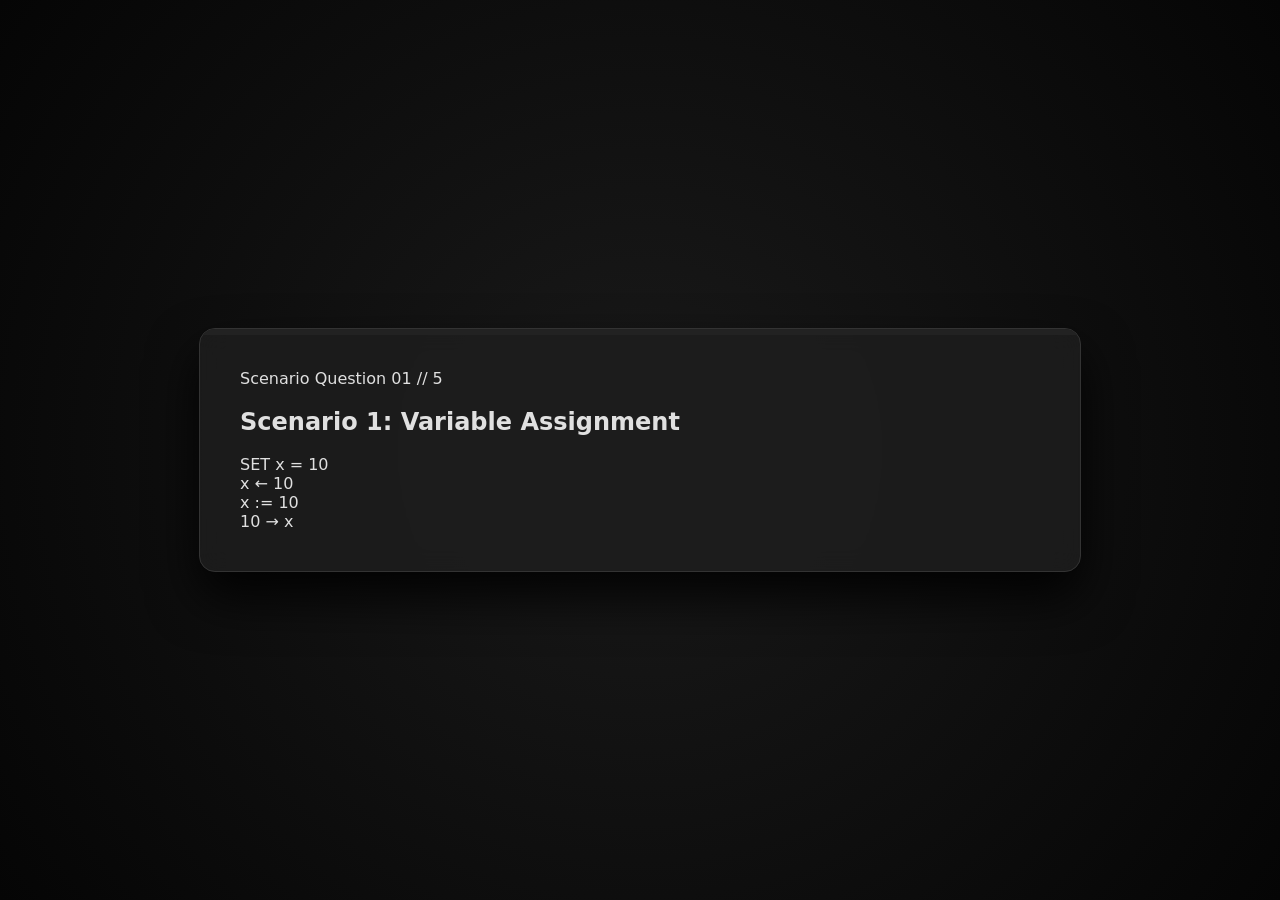
==== index.html @ 2d44fa47 "Move quiz logic to external script.js Removed inline quiz data and logic from index.html and linked " ====
<!DOCTYPE html>
<html lang="en">
<head>
    <meta charset="UTF-8">
    <title>Pseudocode Logic Lab v1.10</title>
    <link rel="stylesheet" href="style.css">
</head>
<body>

    <div id="app-container">
        <div class="progress-track"><div id="p-bar" class="progress-fill"></div></div>
        
        <div id="quiz-view">
            <div class="status-bar" id="progress-text">Session active // node.01</div>
            <h2 id="scenario-title">Initializing Systems...</h2>
            <div id="options-container" class="options-grid"></div>
            <div id="hint-box"></div>
            <button id="next-btn" class="btn-supreme" style="display: none;">Continue [Enter]</button>
        </div>

        <div id="report-view" style="display: none; text-align: center;">
            <p>OPTIMISATION COMPLETE</p>
            <h1 style="font-size: 4rem; margin: 10px 0;">RANK: <span id="rank-text" style="color: var(--accent)">-</span></h1>
            <p id="performance-summary">Learning Centre Quiz Processed Successfully.</p>
            <button onclick="location.reload()" class="btn-supreme">Reboot Session</button>
        </div>
    </div>

    <script src="script.js"></script>
</body>
</html>
---- style.css ----
:root {
            --bg-dark: #0a0a0a;
            --accent: #007acc;
            --accent-glow: rgba(0, 122, 204, 0.4);
            --glass: rgba(30, 30, 30, 0.85);
            --success: #4caf50;
            --error: #f44336;
            --text: #e0e0e0;
        }

        body {
            background: radial-gradient(circle at center, #1a1a1a 0%, #050505 100%);
            color: var(--text);
            font-family: 'Inter', system-ui, -apple-system, sans-serif;
            margin: 0;
            display: flex;
            min-height: 100vh;
            justify-content: center;
            align-items: center;
        }

        #app-container {
            width: 90%;
            max-width: 800px;
            background: var(--glass);
            backdrop-filter: blur(12px);
            border: 1px solid #333;
            border-radius: 16px;
            padding: 40px;
            box-shadow: 0 25px 50px rgba(0,0,0,0.9);
            position: relative;
            overflow: hidden;
        }

        .progress-track { height: 6px; background: #222; width: 100%; position: absolute; top: 0; left: 0; }
        .progress-fill { height: 100%; background: var(--accent); width: 0%; transition: width 0.4s cubic-bezier(0.4, 0, 0.2, 1); box-shadow: 0 0 10px var(--accent); }
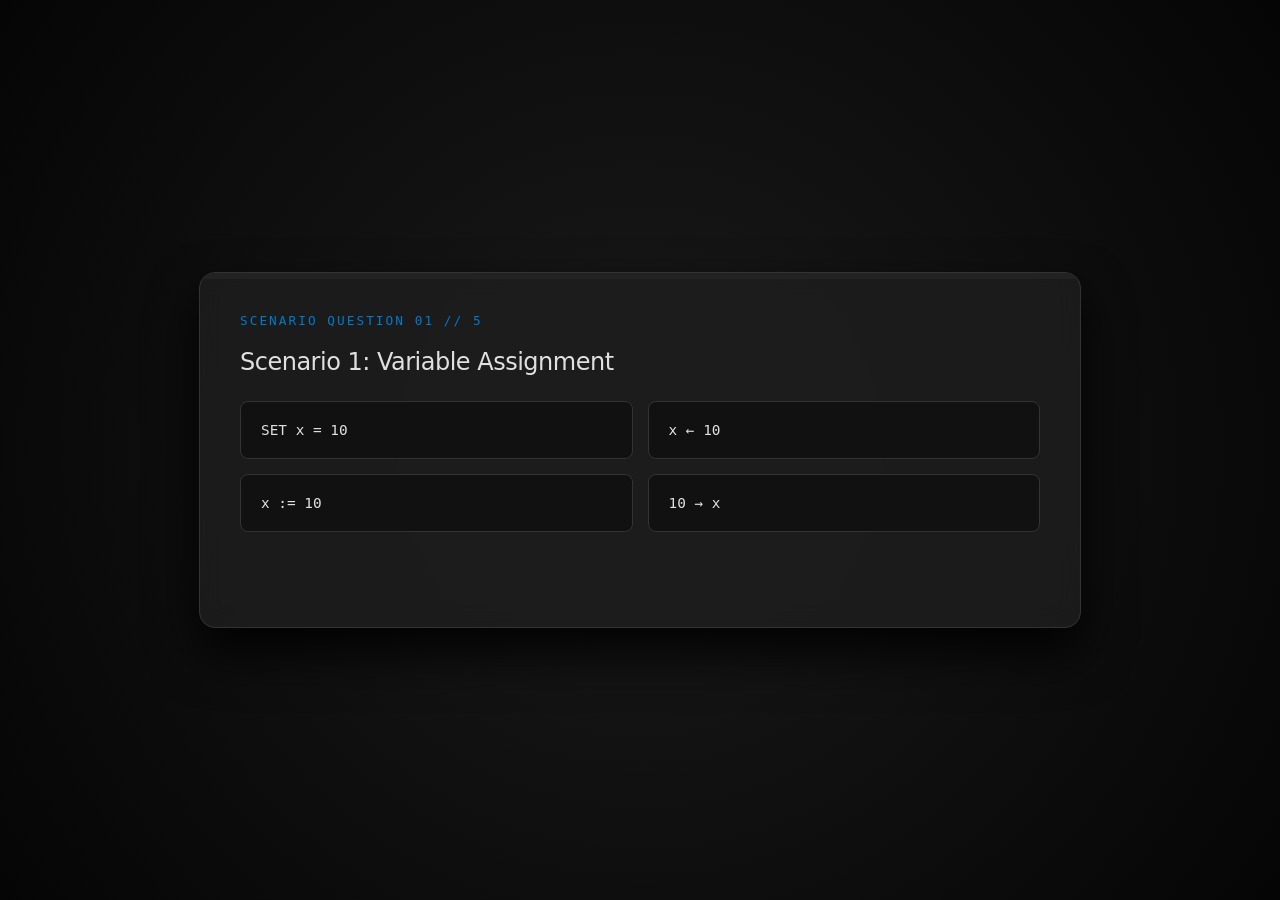
==== commit 9bebca8d: "Change button class from 'btn-supreme' to 'submit-btn'" ====
--- a/index.html
+++ b/index.html
@@ -15,14 +15,14 @@
             <h2 id="scenario-title">Initializing Systems...</h2>
             <div id="options-container" class="options-grid"></div>
             <div id="hint-box"></div>
-            <button id="next-btn" class="btn-supreme" style="display: none;">Continue [Enter]</button>
+            <button id="next-btn" class="submit-btn" style="display: none;">Continue [Enter]</button>
         </div>
 
         <div id="report-view" style="display: none; text-align: center;">
             <p>OPTIMISATION COMPLETE</p>
             <h1 style="font-size: 4rem; margin: 10px 0;">RANK: <span id="rank-text" style="color: var(--accent)">-</span></h1>
             <p id="performance-summary">Learning Centre Quiz Processed Successfully.</p>
-            <button onclick="location.reload()" class="btn-supreme">Reboot Session</button>
+            <button onclick="location.reload()" class="submit-btn">Reboot Session</button>
         </div>
     </div>
 
--- a/style.css
+++ b/style.css
@@ -34,3 +34,54 @@
 
         .progress-track { height: 6px; background: #222; width: 100%; position: absolute; top: 0; left: 0; }
         .progress-fill { height: 100%; background: var(--accent); width: 0%; transition: width 0.4s cubic-bezier(0.4, 0, 0.2, 1); box-shadow: 0 0 10px var(--accent); }
+
+        .status-bar {
+            font-family: 'JetBrains Mono', monospace;
+            font-size: 0.8rem;
+            color: var(--accent);
+            text-transform: uppercase;
+            letter-spacing: 2px;
+            margin-bottom: 20px;
+        }
+
+        #scenario-title { margin-top: 0; font-weight: 300; letter-spacing: -0.5px; }
+
+        .options-grid { display: grid; grid-template-columns: 1fr 1fr; gap: 15px; margin: 25px 0; }
+
+        .code-card {
+            background: #111;
+            border: 1px solid #333;
+            border-radius: 8px;
+            padding: 20px;
+            cursor: pointer;
+            transition: 0.2s;
+            font-family: 'Fira Code', monospace;
+            font-size: 0.9rem;
+            white-space: pre-wrap;
+            display: flex;
+            align-items: center;
+        }
+
+        .code-card:hover:not(.locked) {
+            border-color: var(--accent);
+            background: #161616;
+            transform: translateY(-2px);
+        }
+
+        .code-card.correct { border-color: var(--success); background: rgba(76, 175, 80, 0.1); box-shadow: 0 0 15px rgba(76, 175, 80, 0.2); }
+        .code-card.incorrect { border-color: var(--error); background: rgba(244, 67, 54, 0.1); }
+        .code-card.missed { border-color: var(--success); opacity: 0.7; }
+
+        #hint-box {
+            padding: 15px; border-radius: 6px;
+            background: #1a1a1a; border-left: 4px solid var(--accent);
+            visibility: hidden; opacity: 0; transform: translateY(10px); transition: 0.3s;
+        }
+        #hint-box.visible { visibility: visible; opacity: 1; transform: translateY(0); }
+
+        .btn-supreme {
+            background: var(--accent); color: white; border: none; padding: 16px;
+            border-radius: 8px; width: 100%; font-weight: 700; cursor: pointer;
+            margin-top: 20px; transition: 0.3s; text-transform: uppercase;
+        }
+        .btn-supreme:hover { filter: brightness(1.2); box-shadow: 0 0 20px var(--accent-glow); }
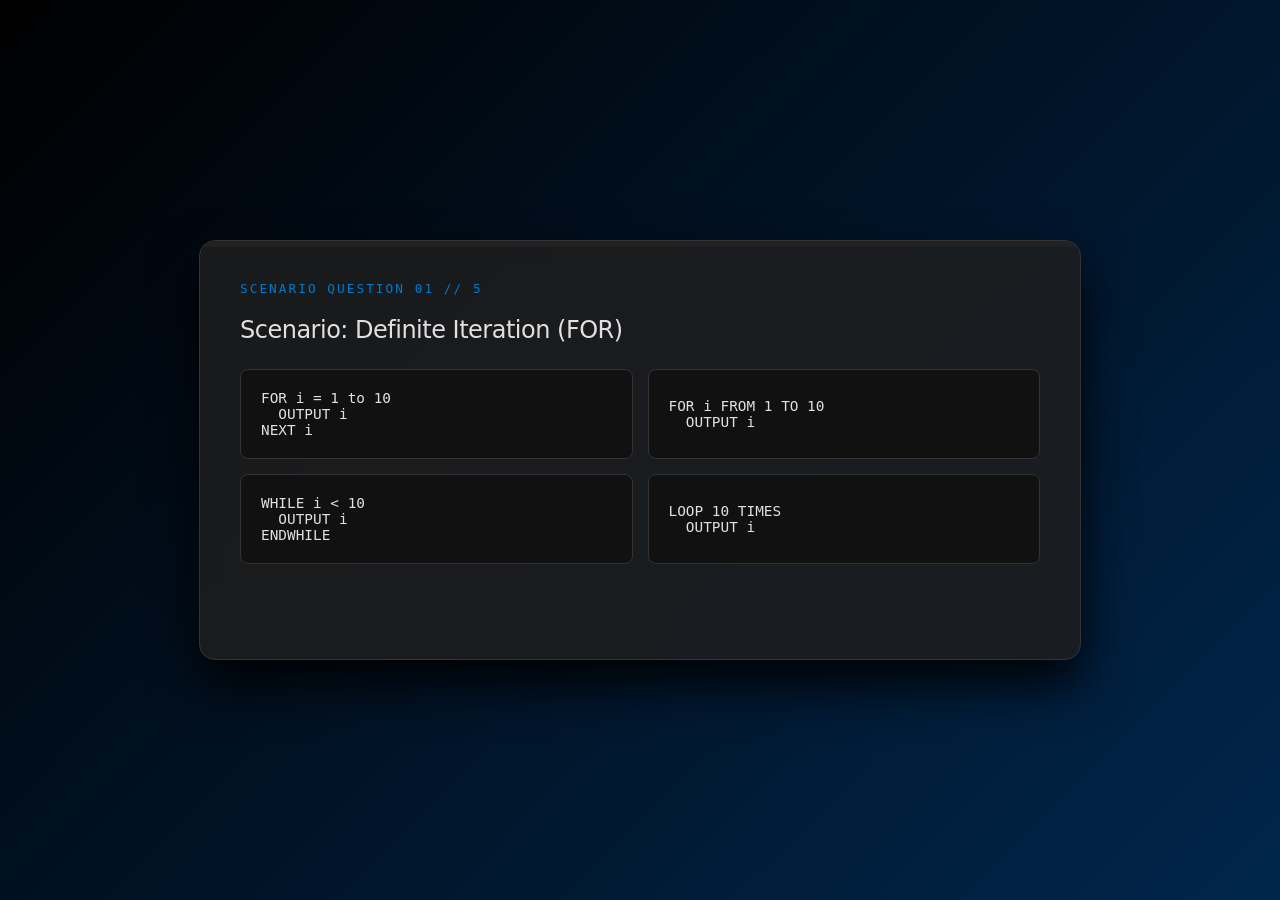
==== commit 01fe11d1: "Add developer bio section to report view feat(report): add developer bio section to report view  -" ====
--- a/index.html
+++ b/index.html
@@ -15,14 +15,19 @@
             <h2 id="scenario-title">Initializing Systems...</h2>
             <div id="options-container" class="options-grid"></div>
             <div id="hint-box"></div>
-            <button id="next-btn" class="submit-btn" style="display: none;">Continue [Enter]</button>
+            <button id="next-btn" class="btn-supreme" style="display: none;">Continue [Enter]</button>
         </div>
 
         <div id="report-view" style="display: none; text-align: center;">
             <p>OPTIMISATION COMPLETE</p>
             <h1 style="font-size: 4rem; margin: 10px 0;">RANK: <span id="rank-text" style="color: var(--accent)">-</span></h1>
             <p id="performance-summary">Learning Centre Quiz Processed Successfully.</p>
-            <button onclick="location.reload()" class="submit-btn">Reboot Session</button>
+            <div id="dev-bio" style="margin-top: 30px; border-top: 1px solid rgba(255,255,255,0.1); padding-top: 20px;">
+            <p style="font-size: 0.7rem; color: var(--accent); letter-spacing: 2px;">DEVELOPED BY</p>
+            <h3 style="margin: 5px 0; font-weight: 300;">Tynan Kocet ;></h3>
+            <p style="font-size: 0.8rem; color: #888;">Software Engineering Student || Year 11 </p>
+        </div>
+            <button onclick="location.reload()" class="btn-supreme">Reboot Session</button>
         </div>
     </div>
 
--- a/style.css
+++ b/style.css
@@ -85,3 +85,55 @@
             margin-top: 20px; transition: 0.3s; text-transform: uppercase;
         }
         .btn-supreme:hover { filter: brightness(1.2); box-shadow: 0 0 20px var(--accent-glow); }
+
+
+        @keyframes rankPop {
+            0% { transform: scale(0) rotate(-20deg); opacity: 0; }
+            70% { transform: scale(1.2) rotate(5deg); }
+            100% { transform: scale(1) rotate(0deg); opacity: 1; }
+        }
+        
+        @keyframes reportFade {
+            from { opacity: 0; transform: translateY(20px); }
+            to { opacity: 1; transform: translateY(0); }
+        }
+        
+        .animate-rank {
+            animation: rankPop 0.8s cubic-bezier(0.17, 0.89, 0.32, 1.49) forwards;
+            display: inline-block;
+        }
+        
+        #report-view.active {
+            display: block !important;
+            animation: reportFade 0.6s ease-out forwards;
+        }
+        
+        .shake {
+            animation: shake 0.4s cubic-bezier(.36,.07,.19,.97) both;
+        }
+        
+        @keyframes shake {
+            10%, 90% { transform: translate3d(-1px, 0, 0); }
+            20%, 80% { transform: translate3d(2px, 0, 0); }
+            30%, 50%, 70% { transform: translate3d(-4px, 0, 0); }
+            40%, 60% { transform: translate3d(4px, 0, 0); }
+        }
+        
+        body {
+            margin: 0;
+            height: 100vh;
+            display: flex;
+            justify-content: center;
+            align-items: center;
+            background: linear-gradient(-45deg, #050505, #001a33, #003366, #000000);
+            background-size: 400% 400%;
+            animation: plasma 8s ease infinite;
+        }
+        
+        @keyframes plasma {
+            0% { background-position: 0% 50%; }
+            50% { background-position: 100% 50%; }
+            100% { background-position: 0% 50%; }
+        }
+
+
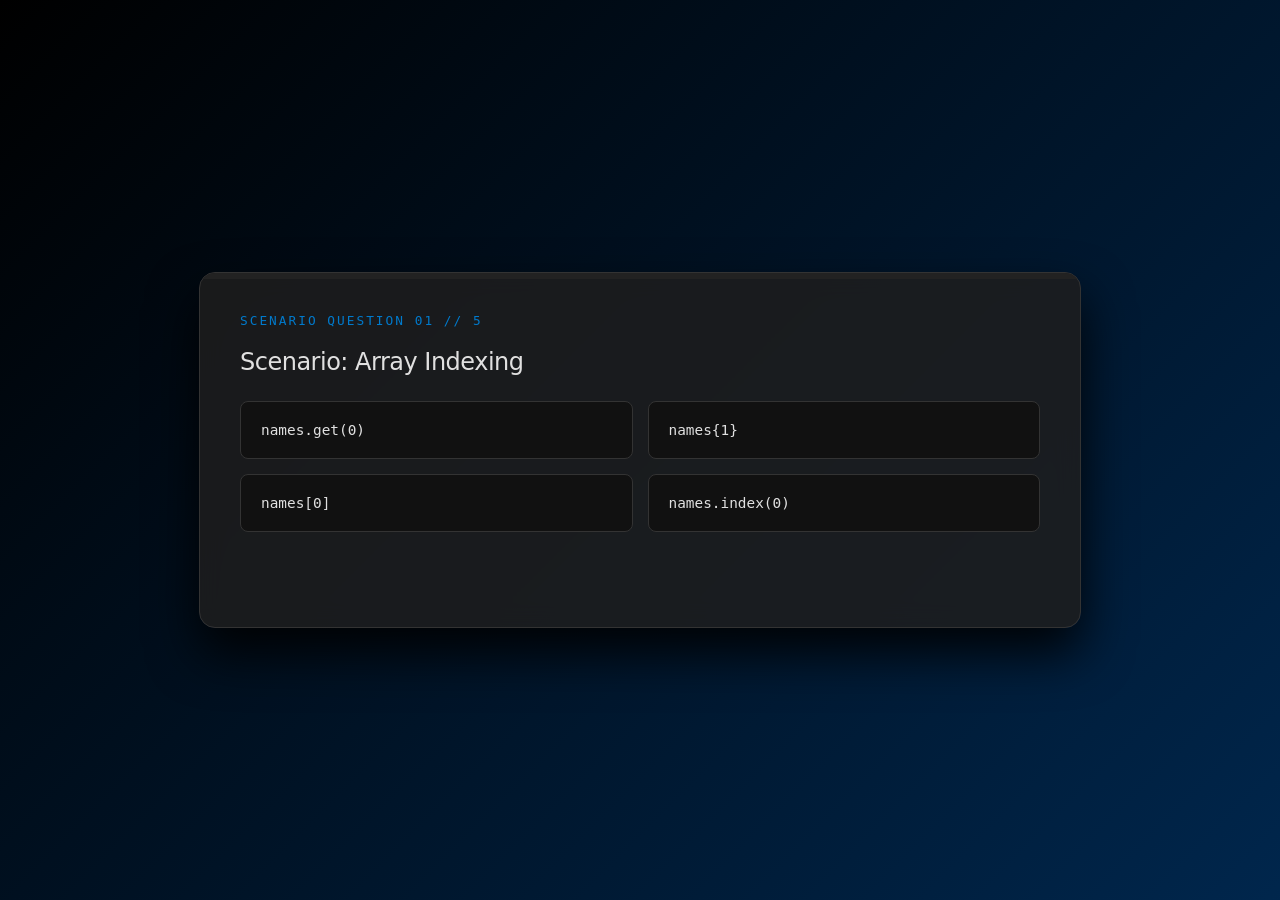
==== commit c69f78c0: "Add background music audio element to index.html" ====
--- a/index.html
+++ b/index.html
@@ -6,6 +6,9 @@
     <link rel="stylesheet" href="style.css">
 </head>
 <body>
+<audio id="bg-music" loop>
+    <source src="Nebula - The Grey Room _ Density & Time.mp3" type="audio/mpeg">
+</audio>
 
     <div id="app-container">
         <div class="progress-track"><div id="p-bar" class="progress-fill"></div></div>
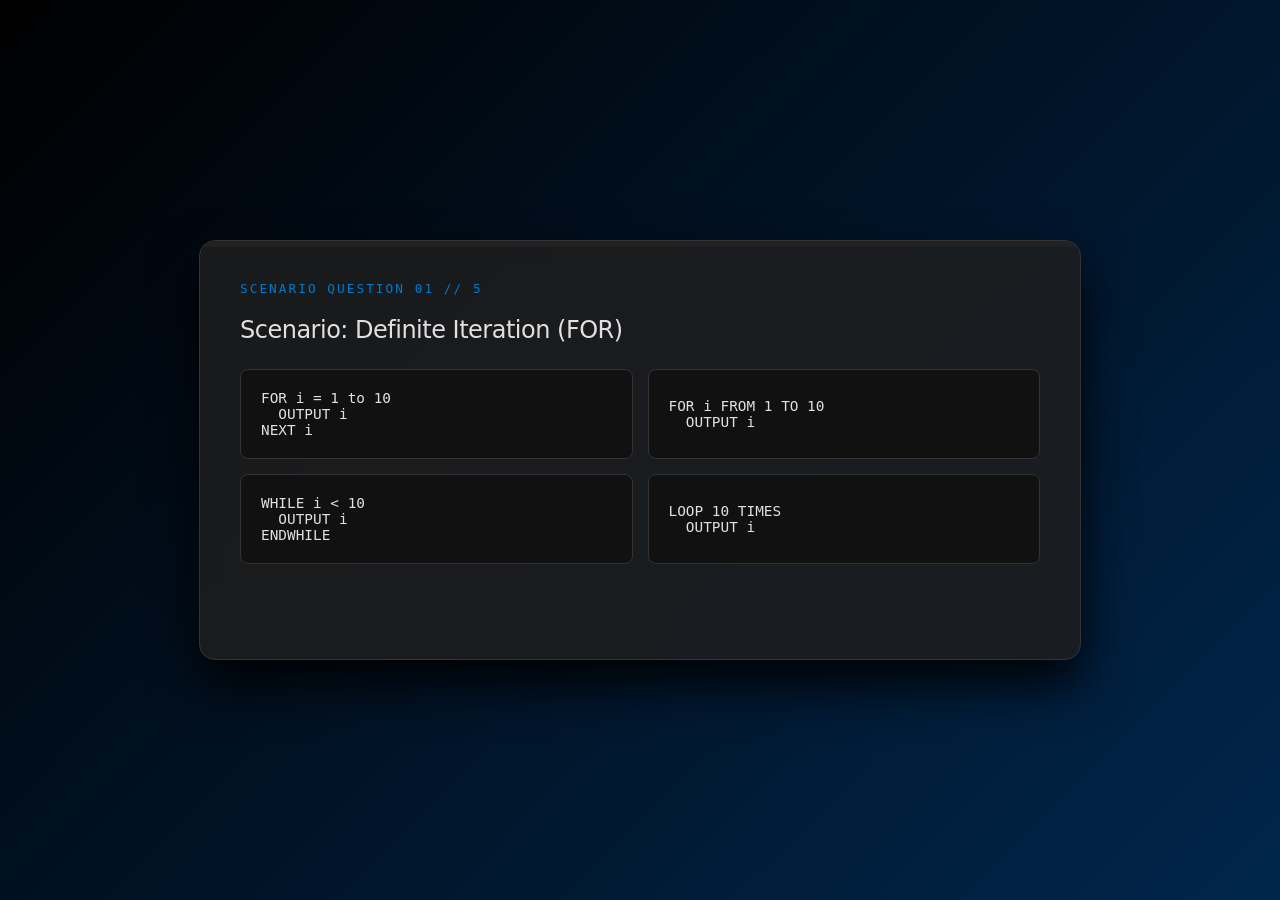
==== commit f77245b8: "Update developer bio and add quiz details Added additional information about the quiz content." ====
--- a/index.html
+++ b/index.html
@@ -27,8 +27,9 @@
             <p id="performance-summary">Learning Centre Quiz Processed Successfully.</p>
             <div id="dev-bio" style="margin-top: 30px; border-top: 1px solid rgba(255,255,255,0.1); padding-top: 20px;">
             <p style="font-size: 0.7rem; color: var(--accent); letter-spacing: 2px;">DEVELOPED BY</p>
-            <h3 style="margin: 5px 0; font-weight: 300;">Tynan Kocet ;></h3>
-            <p style="font-size: 0.8rem; color: #888;">Software Engineering Student || Year 11 </p>
+            <h3 style="margin: 5px 0; font-weight: 300;">Tynan Kocet</h3>
+            <p style="font-size: 0.8rem; color: #888;">Software Engineering Student || Year 11 <br> 
+            This quiz covers dot point 11.1.2.3 of the Software Engineering Unit.</p>
         </div>
             <button onclick="location.reload()" class="btn-supreme">Reboot Session</button>
         </div>
